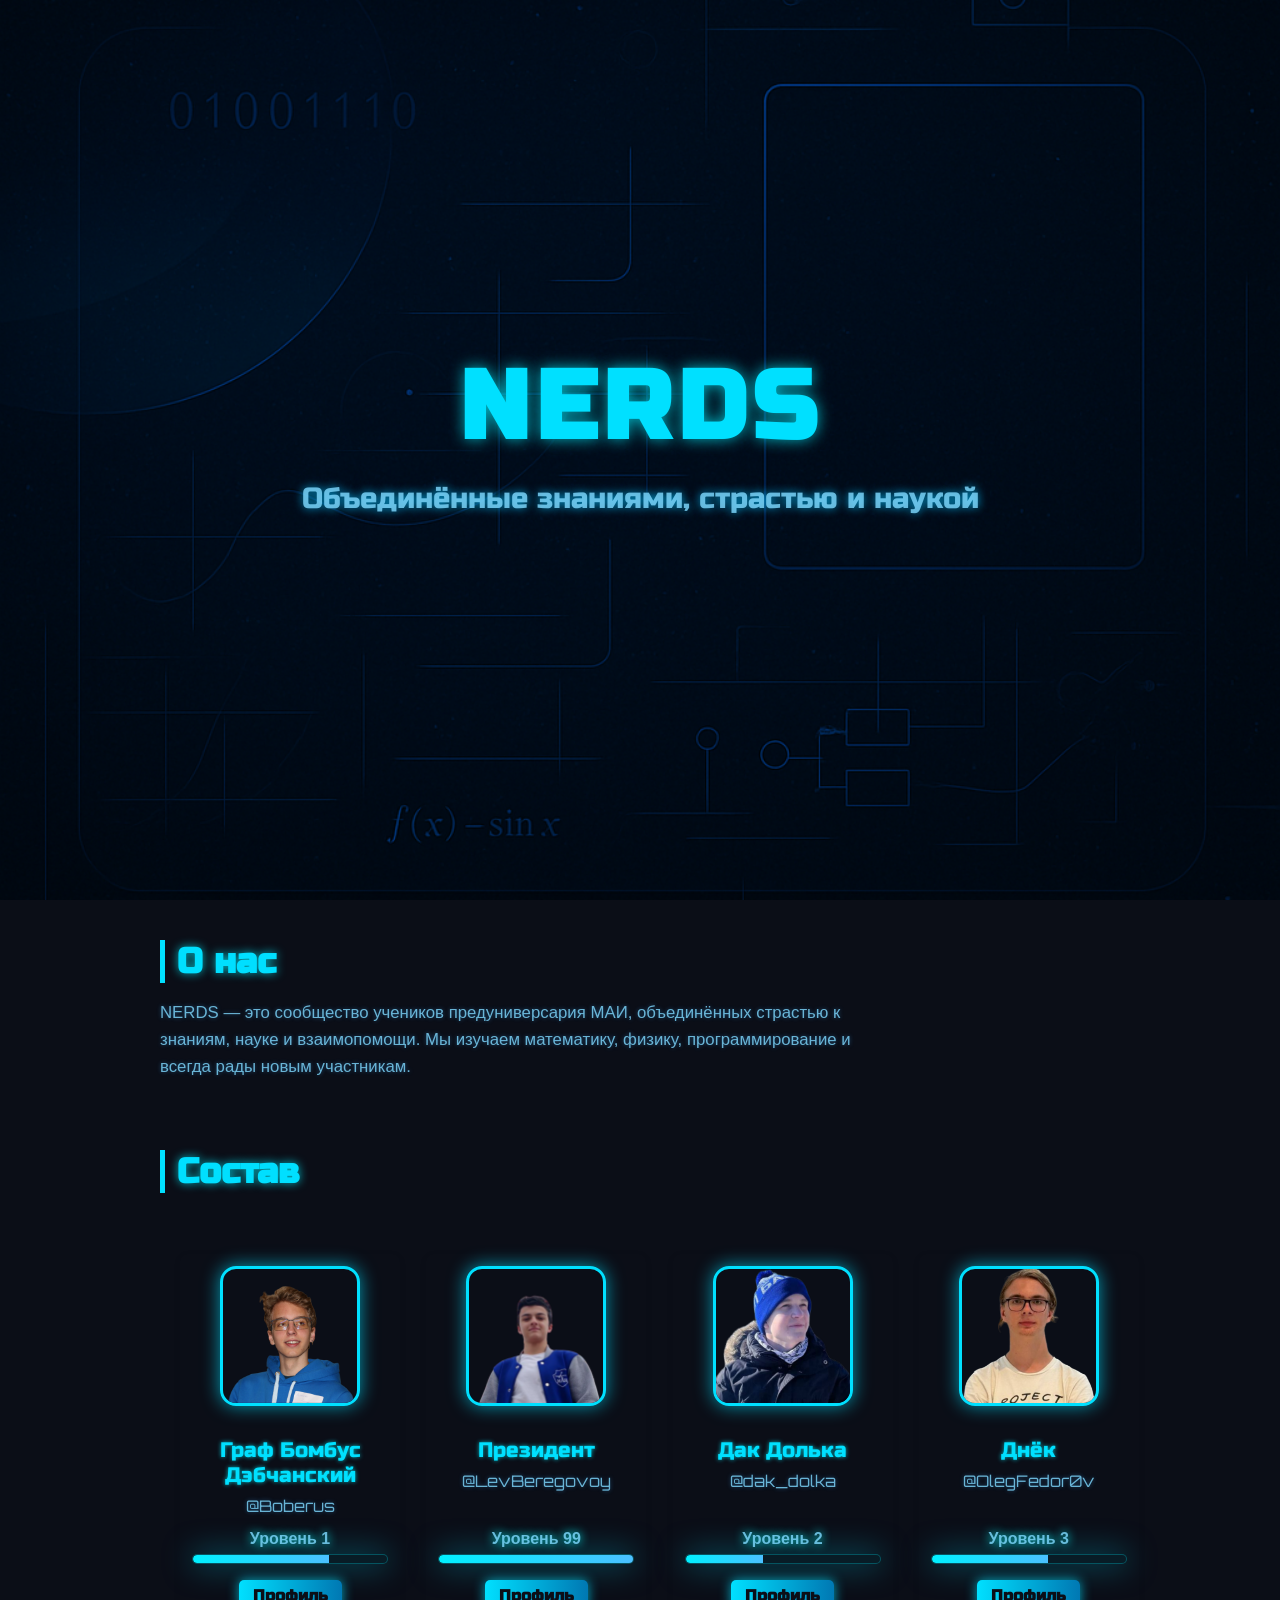
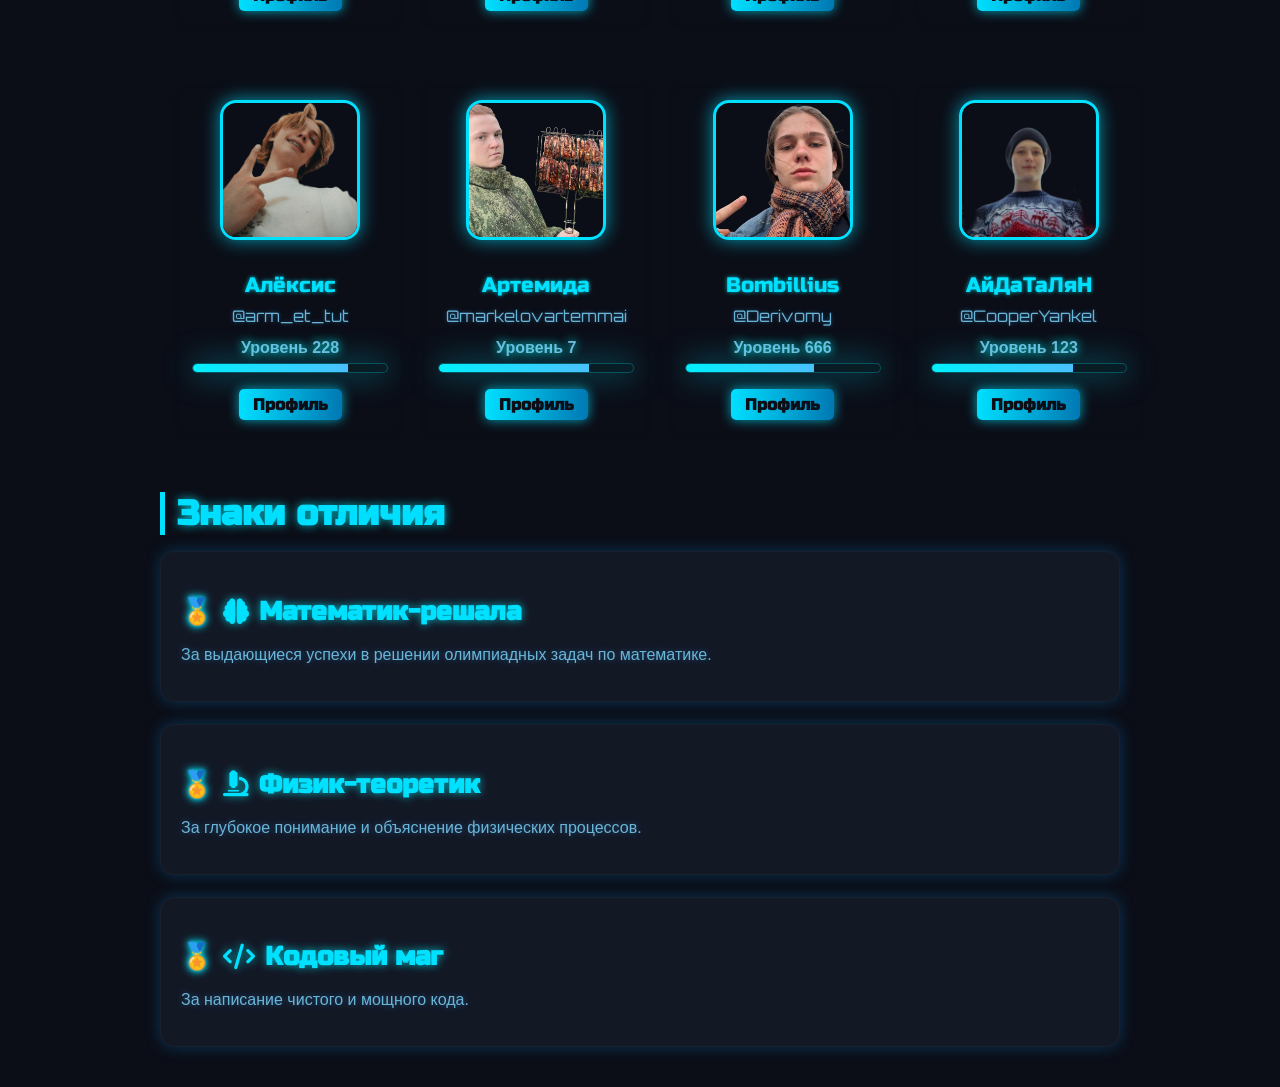
==== frontend/index.html @ ab74afda "first commit" ====
<!DOCTYPE html>
<html lang="ru">
  <head>
    <meta charset="UTF-8" />
    <meta name="viewport" content="width=device-width, initial-scale=1" />
    <title>NERDS — Объединённые знаниями</title>
    <link
      href="https://cdnjs.cloudflare.com/ajax/libs/font-awesome/6.5.0/css/all.min.css"
      rel="stylesheet" />
    <link rel="stylesheet" href="index.css">
  </head>
  <body>
    <header>
      <div class="header-container">
        <div class="logo">
          <h1>NERDS</h1>
          <span class="tagline">Объединённые знаниями</span>
        </div>
        <button class="menu-toggle" aria-label="Открыть меню">
          <i class="fas fa-bars"></i>
          <i class="fas fa-times" style="display: none"></i>
        </button>
        <nav>
          <a href="#about">О нас</a>
          <a href="#team">Участники</a>
          <a href="#awards">Знаки отличия</a>
        </nav>
      </div>
    </header>

    <!-- Новый большой блок после header -->
    <section class="hero">
      <div class="hero-content">
        <h1>NERDS</h1>
        <p>Объединённые знаниями, страстью и наукой</p>
      </div>
    </section>
    <button id="scrollTopBtn" title="Наверх">
      <i class="fas fa-chevron-up"></i>
    </button>

    <section id="about" class="container">
      <h2>О нас</h2>
      <p>
        NERDS — это сообщество учеников предуниверсария МАИ,
        объединённых страстью к знаниям,
        науке и взаимопомощи. Мы изучаем математику, физику, программирование и
        всегда рады новым участникам.
      </p>
    </section>

    <section id="team" class="container">
      <h2 style="width: 100%">Состав</h2>

    </section>

    <section id="awards" class="container">
      <h2 style="width: 100%">Знаки отличия</h2>
    </section>
  </body>
</html>

<script src="main.js"></script>
---- frontend/index.css ----
@import url('https://fonts.googleapis.com/css2?family=Orbitron:wght@500&family=Russo+One&display=swap');

/* ====== Reset & Base ====== */
* {
  box-sizing: border-box;
}

body {
  margin: 0;
  background-color: #0b0e17;
  font-family: 'Segoe UI', Tahoma, Geneva, Verdana, sans-serif;
  color: #4bc0ff;
  -webkit-font-smoothing: antialiased;
  -moz-osx-font-smoothing: grayscale;
}

html {
  scroll-behavior: smooth;
}

/* ====== Header ====== */
header {
  background: linear-gradient(135deg, #0b0e17, #131825);
  padding: 0;
  box-shadow: 0 0 15px #00e0ff88;
  position: fixed;
  top: -100px;
  left: 0;
  right: 0;
  z-index: 1000;
  transition: top 0.4s ease;
}

header.visible {
  top: 0;
  padding: 20px 40px;

}

.header-container {
  max-width: 1200px;
  margin: 0 auto;
  display: flex;
  justify-content: space-between;
  align-items: center;
  flex-wrap: wrap;
}

.logo {
  display: flex;
  flex-direction: column;
  align-items: flex-start;
}

.logo h1 {
  font-family: 'Russo One', sans-serif;
  font-size: 2.8rem;
  color: #00e0ff;
  margin: 0;
  letter-spacing: 3px;
  text-shadow: 0 0 10px #00e0ffcc, 0 0 25px #00f0ffbb;
}

.tagline {
  font-size: 0.9rem;
  color: #7fd9ffaa;
  letter-spacing: 1px;
  margin-top: 4px;
}

/* ====== Navigation ====== */
nav {
  display: flex;
  gap: 30px;
  align-items: center;
}

nav a {
  font-family: 'Orbitron', monospace;
  color: #4bc0ff;
  font-weight: 600;
  font-size: 1.1rem;
  padding: 8px 14px;
  border-radius: 8px;
  text-decoration: none;
  /* box-shadow: 0 0 10px #4bc0ff88; */
  transition: all 0.3s ease;
  text-shadow: 0 0 4px #4bc0ffbb;
}

nav a:hover,
nav a:active,
nav a:focus {
  color: #00f0ff;
  background-color: #131825;
  box-shadow: 0 0 20px #00f0ffdd;
  transform: scale(1.1);
}

/* ====== Burger menu ====== */
.menu-toggle {
  display: none;
  background: none;
  border: none;
  color: #00e0ff;
  font-size: 1.8rem;
  cursor: pointer;
}

/* ====== Hero Section ====== */
.hero {
  height: 100vh;
  background: url('static/bg.png') no-repeat center center/cover;
  display: flex;
  justify-content: center;
  align-items: center;
  text-align: center;
  color: #00e0ff;
  text-shadow: 0 0 15px #00f0ffbb;
  font-family: 'Russo One', sans-serif;
}

.hero-content h1 {
  font-size: 6rem;
  margin: 0;
  letter-spacing: 6px;
}

.hero-content p {
  font-size: 1.8rem;
  margin-top: 10px;
  color: #7fd9ffcc;
  text-shadow: 0 0 10px #00bfffcc;
}

/* ====== Main Container ====== */
.container {
  max-width: 1000px;
  margin: 40px auto;
  padding: 0 20px;
}

section h2 {
  font-family: 'Russo One', sans-serif;
  font-size: 2.2rem;
  margin-bottom: 16px;
  text-shadow: 0 0 10px #00f0ffbb;
  color: #00dfff;
  border-left: 5px solid #00e0ff;
  padding-left: 12px;
}

section p {
  font-size: 1.05rem;
  line-height: 1.6;
  max-width: 720px;
  color: #7fd9ffcc;
  text-shadow: 0 0 4px #3eaaff66;
}

/* ====== Members Grid ====== */
#team {
  display: grid;
  grid-template-columns: repeat(auto-fill, minmax(220px, 1fr));
  gap: 25px;
  margin-top: 20px;

  h2 {
    grid-column: 1 / -1;
  }
}

/* #team {
  display: flex;
  flex-direction: row;
  align-items: center;
  justify-content: center;
  flex-wrap: wrap;
} */

.member-card {
  border-radius: 8px;
  padding: 12px;
  box-shadow: 0 2px 6px rgba(0, 0, 0, 0.1);
  text-align: center;
  width: 220px;
  margin: 10px;
  display: flex;
  flex-direction: column;
  align-items: center;
  flex-grow: 1;
  margin: 20px;
}

.member-card:hover,
.member-card:focus,
.member-card:active {
  cursor: pointer;
  transform: translateY(-6px);
  box-shadow: 0 0 30px #00ffffcc;
}

.member-card img {
  width: 140px;
  height: 140px;
  object-fit: cover;
  border-radius: 16px;
  border: 3px solid #00e0ff;
  box-shadow: 0 0 18px #00e0ffaa;
  margin-bottom: 12px;
}

.member-card h3 {
  font-family: 'Russo One', sans-serif;
  font-size: 1.3rem;
  color: #00e0ff;
  margin-bottom: 6px;
  font-weight: 500;
  text-shadow: 0 0 4px #00f0ffbb;
}

.member-card p {
  font-family: 'Orbitron', monospace;
  font-size: 1rem;
  color: #7fd9ffcc;
  margin: 0 0 10px;
}

.member-card a {
  display: inline-block;
  padding: 6px 14px;
  background: linear-gradient(90deg, #00e0ff, #0078b3);
  border-radius: 5px;
  color: #0b0e17;
  font-weight: 700;
  font-family: 'Russo One', sans-serif;
  text-decoration: none;
  box-shadow: 0 0 12px #00e0ffbb;
  transition: background 0.3s ease;

}

.member-card a:hover,
.member-card a:active,
.member-card a:focus {
  background: linear-gradient(90deg, #0078b3, #00e0ff);
  box-shadow: 0 0 18px #00f0ffdd;
}

/* ====== Awards ====== */
.award {
  background-color: #131825;
  border: 1px solid #1a1f2e;
  border-radius: 14px;
  padding: 18px 20px;
  margin-bottom: 22px;
  box-shadow: 0 0 15px #0099ff44;
  transition: box-shadow 0.4s ease;
}

.award:active,
.award:focus,
.award:hover {
  box-shadow: 0 0 30px #00bfffcc;
  transform: translateY(-4px);
}

.award h3 {
  font-family: 'Russo One', sans-serif;
  font-size: 1.6rem;
  margin-bottom: 8px;
  color: #00e0ff;
  display: flex;
  align-items: center;
  gap: 10px;
  text-shadow: 0 0 8px #00f0ffbb;
}

.award h3::before {
  content: '🏅';
  font-size: 1.6rem;
  filter: drop-shadow(0 0 2px #00e0ff);
}

.award p {
  color: #7fd9ffcc;
  font-size: 1rem;
  line-height: 1.5;
  text-shadow: 0 0 6px #3eaaff66;
}

/* ====== Scroll Top Button ====== */
#scrollTopBtn {
  position: fixed;
  bottom: 40px;
  right: 40px;
  background: linear-gradient(135deg, #00e0ff, #0078b3);
  border: none;
  border-radius: 5px;
  padding: 14px 14px;
  box-shadow: 0 0 12px #00e0ffbb;
  cursor: pointer;
  color: #0b0e17;
  font-size: 1rem;
  display: none;
  z-index: 1100;
  transition: background 0.3s ease, box-shadow 0.3s ease;
  /* height: calc(1rem); */
  i {
    font-size: 1rem;
  }
}

#scrollTopBtn:active,
#scrollTopBtn:focus,
#scrollTopBtn:hover {
  background: linear-gradient(135deg, #0078b3, #00e0ff);
  box-shadow: 0 0 20px #00f0ffdd;
}

.level-indicator {
  width: 100%;
  margin: auto 0 16px 0;
  /* сверху 12px, снизу 16px */
}

.level-label {
  font-weight: 600;
  font-size: 2.8rem;
  font-family: 'Segoe UI', Tahoma, Geneva, Verdana, sans-serif;
  color: #7fd9ffcc;
  text-shadow: 0 0 10px #00ffff;
  font-size: 1rem;
  margin-bottom: 6px;
  display: flex;
  justify-content: center;
  align-items: center;
  gap: 6px;
  /* color: #2c3e50; */

}

.level-label i {
  color: #00ffff;
  /* синий акцент */
  font-size: 1rem;
}

.level-bar {
  box-shadow: 0 0 30px #00e1ff80;
  width: 100%;
  height: 10px;
  background: #00445544;
  /* светло-синий фон */
  border-radius: 5px;
  border: 1px solid #00f0ff44;
  overflow: hidden;
  /* box-shadow: inset 0 1px 3px rgba(0,0,0,0.1); */
}

.level-fill {
  height: 100%;
  background: linear-gradient(90deg, #00f0ff, #4bc0ff);
  border-radius: 5px 0 0 5px;
  transition: width 0.3s ease;
}

/* ====== Responsive Design ====== */
@media (max-width: 992px) {
  .hero-content h1 {
    font-size: 4.5rem;
  }

  .hero-content p {
    font-size: 1.5rem;
  }
}

@media (max-width: 768px) {
  .menu-toggle {
    display: block;
  }

  nav {
    display: none;
    flex-direction: column;
    width: 100%;
    margin-top: 15px;
  }

  nav.active {
    display: flex;
  }

  .members {
    grid-template-columns: 1fr;
  }
}

@media (max-width: 480px) {
  .logo h1 {
    font-size: 2rem;
  }

  .hero-content h1 {
    font-size: 3.5rem;
  }

  .hero-content p {
    font-size: 1.2rem;
  }

  #scrollTopBtn {
    padding: 10px 14px;
    font-size: 1.2rem;
    bottom: 20px;
    right: 20px;
  }

  .members {
    grid-template-columns: 1fr;
  }

  .member-card {
    margin: auto
  }
}

@media (max-width: 299px) {
  .logo h1 {
    font-size: 1.6rem;
  }

  .hero-content h1 {
    font-size: 2.8rem;
  }

  .hero-content p {
    font-size: 1rem;
  }

  #scrollTopBtn {
    padding: 8px 10px;
    font-size: 1rem;
    bottom: 12px;
    right: 12px;
  }
}
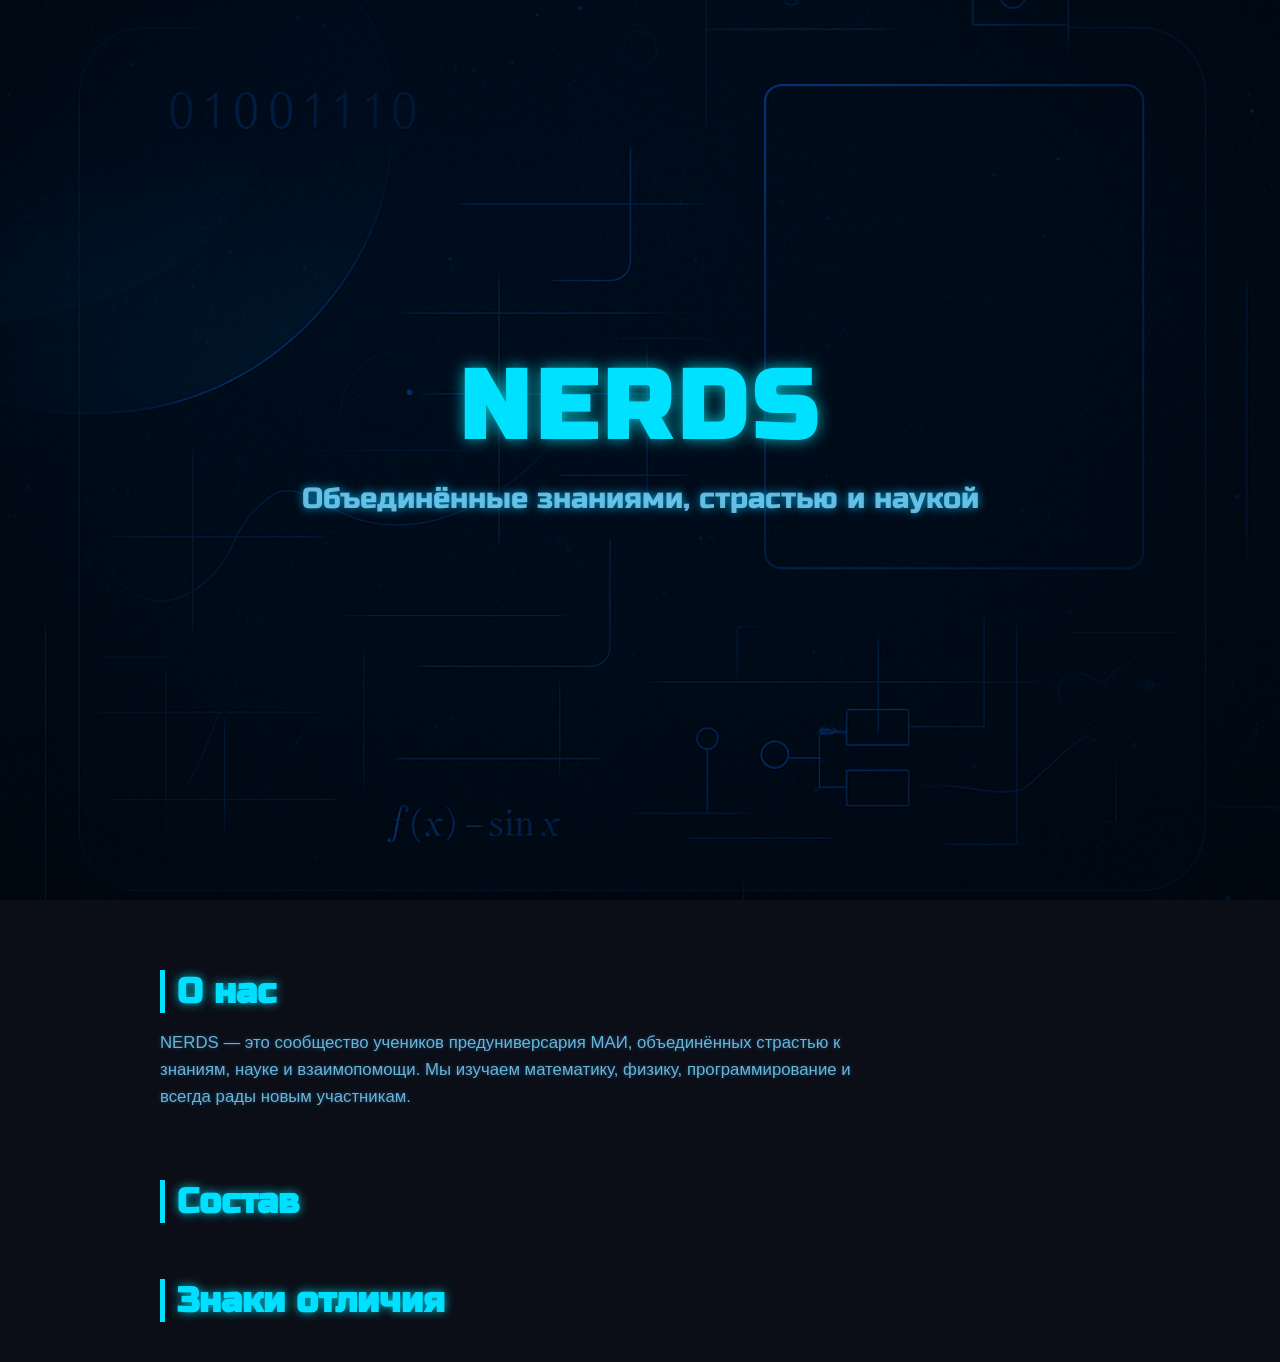
==== commit ecd8defb: "added metrics" ====
--- a/frontend/index.html
+++ b/frontend/index.html
@@ -1,6 +1,22 @@
 <!DOCTYPE html>
 <html lang="ru">
   <head>
+    <!-- Yandex.Metrika counter -->
+    <script type="text/javascript" >
+      (function(m,e,t,r,i,k,a){m[i]=m[i]||function(){(m[i].a=m[i].a||[]).push(arguments)};
+      m[i].l=1*new Date();
+      for (var j = 0; j < document.scripts.length; j++) {if (document.scripts[j].src === r) { return; }}
+      k=e.createElement(t),a=e.getElementsByTagName(t)[0],k.async=1,k.src=r,a.parentNode.insertBefore(k,a)})
+      (window, document, "script", "https://mc.yandex.ru/metrika/tag.js", "ym");
+
+      ym(102689589, "init", {
+            clickmap:true,
+            trackLinks:true,
+            accurateTrackBounce:true
+      });
+    </script>
+    <noscript><div><img src="https://mc.yandex.ru/watch/102689589" style="position:absolute; left:-9999px;" alt="" /></div></noscript>
+    <!-- /Yandex.Metrika counter -->
     <meta charset="UTF-8" />
     <meta name="viewport" content="width=device-width, initial-scale=1" />
     <title>NERDS — Объединённые знаниями</title>
--- a/frontend/index.css
+++ b/frontend/index.css
@@ -16,6 +16,7 @@
 
 html {
   scroll-behavior: smooth;
+  scroll-padding-top: 100px;
 }
 
 /* ====== Header ====== */
@@ -158,6 +159,10 @@
   text-shadow: 0 0 4px #3eaaff66;
 }
 
+#about{
+  padding-top: 1px;
+}
+
 /* ====== Members Grid ====== */
 #team {
   display: grid;
@@ -276,13 +281,13 @@
   text-shadow: 0 0 8px #00f0ffbb;
 }
 
-.award h3::before {
+/* .award h3::before {
   content: '🏅';
   font-size: 1.6rem;
   filter: drop-shadow(0 0 2px #00e0ff);
-}
-
-.award p {
+} */
+
+.award p {  
   color: #7fd9ffcc;
   font-size: 1rem;
   line-height: 1.5;
